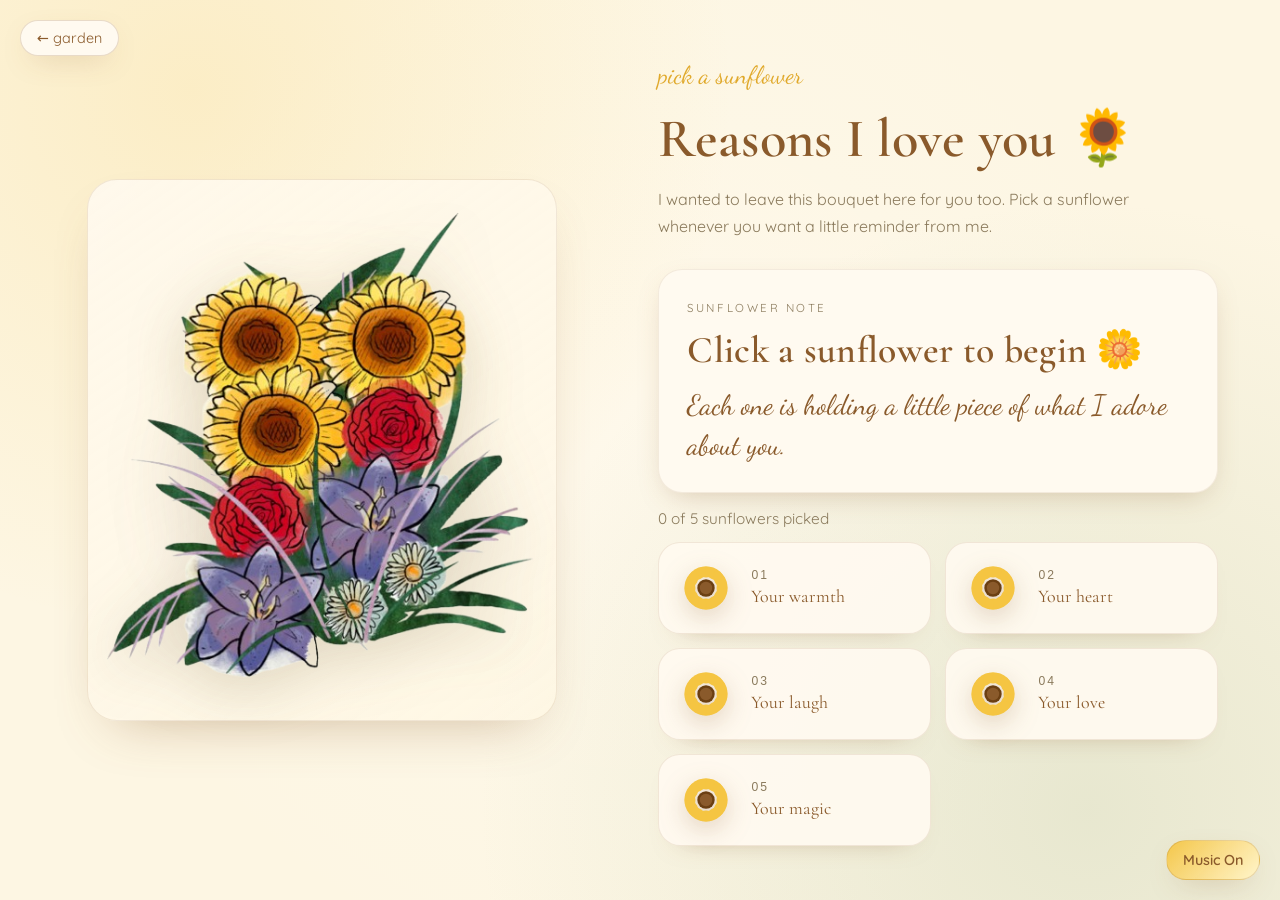
==== bouquet.html @ c5707d98 "Add music playlist and open when envelopes pages with styles and scripts - Created music.html for a " ====
<!DOCTYPE html>
<html lang="en">
<head>
<meta charset="UTF-8" />
<meta name="viewport" content="width=device-width, initial-scale=1" />
<title>Sunflower Bouquet 🌻</title>
<link rel="stylesheet" href="styles.css" />
<link href="https://fonts.googleapis.com/css2?family=Cormorant+Garamond:wght@400;500;600&family=Dancing+Script:wght@500;700&family=Quicksand:wght@400;500;600&display=swap" rel="stylesheet">
</head>
<body>
  <a class="back" href="garden.html" data-transition>&larr; garden</a>

  <main class="page bouquet-page">
    <div class="container">
      <div class="bouquet-layout">
        <section class="bouquet-visual" aria-label="Bouquet for you">
          <div class="bouquet-frame">
            <img src="assets/sunflower_bouquet_transperant.png" alt="A bouquet with sunflowers, roses, lilies, and daisies" />
          </div>
        </section>

        <section class="bouquet-copy">
          <p class="script bouquet-kicker">pick a sunflower</p>
          <h1>Reasons I love you 🌻</h1>
          <p class="bouquet-intro">
            I wanted to leave this bouquet here for you too. Pick a sunflower whenever you want a little reminder from me.
          </p>

          <div class="reason-box" id="reasonBox" aria-live="polite">
            <p class="reason-box-label" id="reasonLabel">sunflower note</p>
            <h2 class="reason-box-title" id="reasonTitle">Click a sunflower to begin 🌼</h2>
            <p class="reason-box-text" id="reasonText">
              Each one is holding a little piece of what I adore about you.
            </p>
          </div>

          <div class="pick-progress" id="pickProgress">0 of 5 sunflowers picked</div>
          <div class="sunflower-picks" id="sunflowerPicks"></div>
        </section>
      </div>
    </div>
  </main>

  <script src="script.js"></script>
  <script>
    spawnFloaters(["🌻","🌼","🌿"], 14);

    // EDIT: reasons texts.

    const REASONS = [
      {
        title: "Your warmth",
        message: "You make even ordinary days feel softer and brighter, and somehow you turn the simplest moments into the ones I want to keep forever."
      },
      {
        title: "Your heart",
        message: "The way you care for people is one of the gentlest things I have ever known, and I love how naturally kind you are without ever making it look forced."
      },
      {
        title: "Your laugh",
        message: "I love the way your laugh sneaks up on you, because the second I hear it, everything in me wants to stay in that moment a little longer."
      },
      {
        title: "Your love",
        message: "You make love feel safe, steady, and real. Being loved by you feels like being chosen in all the quiet ways that matter most."
      },
      {
        title: "Your magic",
        message: "There is just something about you that makes life feel more alive. You make me excited for the future because getting to share it with you feels so special."
      }
    ];

    // EDIT: final line revealed after all sunflowers are picked
    const FINAL_LINE = {
      title: "And that is only the beginning",
      message: "Even after these five sunflowers, I still have so many more reasons left. This bouquet just happens to be where I started."
    };

    const STORAGE_KEY = "birthday-bouquet-picked";

    const picksWrap = document.getElementById("sunflowerPicks");
    const progress = document.getElementById("pickProgress");
    const label = document.getElementById("reasonLabel");
    const title = document.getElementById("reasonTitle");
    const text = document.getElementById("reasonText");
    const copyPanel = document.querySelector(".bouquet-copy");

    function loadPickedSet(){
      try {
        const saved = JSON.parse(sessionStorage.getItem(STORAGE_KEY) || "[]");
        return new Set(saved.filter((idx)=> Number.isInteger(idx) && idx >= 0 && idx < REASONS.length));
      } catch {
        return new Set();
      }
    }

    const pickedSet = loadPickedSet();

    function sunflowerSVG(){
      return `
        <svg viewBox="0 0 100 100" xmlns="http://www.w3.org/2000/svg">
          <g class="petals" fill="#f5c542">
            ${Array.from({length:12}).map((_,i)=>{
              const a = (i*30) * Math.PI/180;
              const cx = 50 + Math.cos(a)*26;
              const cy = 50 + Math.sin(a)*26;
              return `<ellipse cx="${cx}" cy="${cy}" rx="9" ry="16" transform="rotate(${i*30} ${cx} ${cy})"/>`;
            }).join("")}
          </g>
          <circle cx="50" cy="50" r="14" fill="#6b3f12"/>
          <circle cx="50" cy="50" r="10" fill="#8a5a2b"/>
        </svg>`;
    }

    function flashBox(){
      const box = document.getElementById("reasonBox");
      box.classList.remove("flash");
      void box.offsetWidth;
      box.classList.add("flash");
    }

    function updateBox(note, finished = false){
      label.textContent = finished ? "all sunflowers picked" : "sunflower note";
      title.textContent = note.title;
      text.textContent = note.message;
      flashBox();
    }

    function renderProgress(){
      const pickedCount = pickedSet.size;
      progress.textContent = `${pickedCount} of ${REASONS.length} sunflowers picked`;
      copyPanel.classList.toggle("complete", pickedCount === REASONS.length);
    }

    function persistPicked(){
      sessionStorage.setItem(STORAGE_KEY, JSON.stringify([...pickedSet]));
    }

    function checkDone(){
      if(pickedSet.size === REASONS.length){
        updateBox(FINAL_LINE, true);
      }
    }

    REASONS.forEach((reason, idx)=>{
      const button = document.createElement("button");
      const number = String(idx + 1).padStart(2, "0");
      const wasPicked = pickedSet.has(idx);

      button.className = "sunflower-pick";
      if(wasPicked) button.classList.add("picked");
      button.setAttribute("type", "button");
      button.setAttribute("aria-pressed", wasPicked ? "true" : "false");
      button.setAttribute("aria-label", `Open sunflower ${idx + 1}: ${reason.title}`);
      button.style.animationDelay = `${idx * 0.12}s`;
      button.innerHTML = `
        <span class="sunflower-pick-art" aria-hidden="true">${sunflowerSVG()}</span>
        <span class="sunflower-pick-meta">
          <span class="sunflower-pick-number">${number}</span>
          <span class="sunflower-pick-title">${reason.title}</span>
        </span>
      `;

      button.addEventListener("click", ()=>{
        pickedSet.add(idx);
        persistPicked();
        button.classList.add("picked");
        button.setAttribute("aria-pressed", "true");
        updateBox(reason);
        renderProgress();
        checkDone();
      });

      picksWrap.appendChild(button);
    });

    if(pickedSet.size === REASONS.length){
      updateBox(FINAL_LINE, true);
    } else if(pickedSet.size > 0){
      const lastPicked = [...pickedSet].sort((a, b)=>a - b).at(-1);
      if(lastPicked !== undefined){
        updateBox(REASONS[lastPicked]);
      }
    }

    renderProgress();
  </script>
</body>
</html>
---- styles.css ----
/* =========================================================
   EDIT: THEME COLORS — change these to tweak the whole site
   ========================================================= */
:root{
  --cream:       #fdf6e3;
  --soft-white:  #fffaf0;
  --sunflower:   #f5c542;
  --sunflower-deep:#e0a92b;
  --golden-brown:#8a5a2b;
  --sage:        #9bb38a;
  --sage-deep:   #6e8a64;
  --ink:         #4a3a22;
  --muted:       #8a7a5c;
  --shadow:      0 10px 30px -12px rgba(138,90,43,.35);
  --radius:      14px;
  --serif: "Cormorant Garamond", "Playfair Display", Georgia, serif;
  --sans:  "Quicksand", "Nunito", system-ui, sans-serif;
  --script:"Dancing Script", "Caveat", cursive;
}

*{ box-sizing:border-box; margin:0; padding:0; }
html,body{ height:100%; }
body{
  font-family: var(--sans);
  color: var(--ink);
  background: var(--cream);
  background-image:
    radial-gradient(circle at 15% 10%, rgba(245,197,66,.18) 0, transparent 40%),
    radial-gradient(circle at 85% 90%, rgba(155,179,138,.22) 0, transparent 45%),
    radial-gradient(circle at 50% 50%, rgba(255,250,240,.6) 0, transparent 70%);
  min-height:100vh;
  overflow-x:hidden;
  -webkit-font-smoothing:antialiased;
}

a{ color: var(--golden-brown); text-decoration:none; }
h1,h2,h3{ font-family: var(--serif); font-weight:600; color: var(--golden-brown); letter-spacing:.3px; }
h1{ font-size: clamp(2rem, 5vw, 3.4rem); }
h2{ font-size: clamp(1.4rem, 3vw, 2rem); }
p{ line-height:1.7; }

/* ---------- Layout ---------- */
.page{
  min-height:100vh;
  display:flex; flex-direction:column;
  align-items:center; justify-content:center;
  padding: 48px 20px;
  position:relative; z-index:1;
  animation: pageIn .9s ease both;
}
.container{ width:100%; max-width:1080px; margin:0 auto; }
.center{ text-align:center; }
.script{ font-family: var(--script); color: var(--sunflower-deep); }

.bg-audio{ display:none; }

.music-toggle{
  position: fixed;
  right: 20px;
  bottom: 20px;
  z-index: 20;
  border: 1px solid rgba(138,90,43,.18);
  border-radius: 999px;
  padding: 10px 16px;
  background: rgba(255,250,240,.94);
  color: var(--golden-brown);
  font-family: var(--sans);
  font-size: .9rem;
  font-weight: 600;
  box-shadow: var(--shadow);
  cursor: pointer;
  transition: transform .2s ease, box-shadow .2s ease, background .2s ease;
  backdrop-filter: blur(6px);
}
.music-toggle:hover{
  transform: translateY(-2px);
  box-shadow: 0 16px 30px -18px rgba(138,90,43,.45);
}
.music-toggle:focus-visible{
  outline: 3px solid rgba(245,197,66,.34);
  outline-offset: 3px;
}
.music-toggle[data-state="on"]{
  background: linear-gradient(135deg, rgba(245,197,66,.94), rgba(255,244,201,.96));
}

/* ---------- Buttons ---------- */
.btn{
  display:inline-block;
  padding: 12px 26px;
  border-radius: 999px;
  background: linear-gradient(135deg, var(--sunflower), var(--sunflower-deep));
  color:#fff; font-weight:600; letter-spacing:.4px;
  border:none; cursor:pointer;
  box-shadow: var(--shadow);
  transition: transform .25s ease, box-shadow .25s ease, filter .25s ease;
  font-family: var(--sans);
}
.btn:hover{ transform: translateY(-2px) scale(1.03); filter:brightness(1.05); }
.btn.ghost{
  background: transparent; color: var(--golden-brown);
  border:1.5px solid var(--golden-brown); box-shadow:none;
}

/* ---------- Inputs ---------- */
.input{
  width:100%; max-width:300px;
  padding:14px 18px; border-radius: 999px;
  border:1.5px solid rgba(138,90,43,.25);
  background: var(--soft-white);
  font-family: var(--sans); font-size:1.1rem;
  text-align:center; letter-spacing:.3em;
  color: var(--ink); outline:none;
  transition: border-color .25s ease, box-shadow .25s ease;
}
.input:focus{ border-color: var(--sunflower-deep); box-shadow: 0 0 0 4px rgba(245,197,66,.18); }

/* ---------- Floating decorations ---------- */
.floaters{ position:fixed; inset:0; pointer-events:none; overflow:hidden; z-index:0; }
.floater{
  position:absolute; bottom:-40px;
  font-size: 20px; opacity:.55;
  animation: floatUp linear forwards;
}
@keyframes floatUp{
  0%{ transform: translateY(0) rotate(0); opacity:0; }
  10%{ opacity:.6; }
  100%{ transform: translateY(-110vh) rotate(360deg); opacity:0; }
}
@keyframes pageIn{
  from{ opacity:0; transform: translateY(12px); }
  to{ opacity:1; transform:none; }
}

/* ---------- Garden menu ---------- */
.menu-grid{
  display:grid; gap:22px;
  grid-template-columns: repeat(3, 1fr);
  margin-top: 36px;
}
.menu-card{
  background: var(--soft-white);
  border: 1px solid rgba(138,90,43,.12);
  border-radius: var(--radius);
  padding: 28px 22px; text-align:center;
  box-shadow: var(--shadow);
  transition: transform .35s ease, box-shadow .35s ease;
  cursor:pointer; color: var(--ink);
  position:relative; overflow:hidden;
  opacity:0; transform: translateY(20px);
  animation: cardIn .7s ease forwards;
}
.menu-card:nth-child(1){ animation-delay:.05s; }
.menu-card:nth-child(2){ animation-delay:.15s; }
.menu-card:nth-child(3){ animation-delay:.25s; }
.menu-card:nth-child(4){ animation-delay:.35s; }
.menu-card:nth-child(5){ animation-delay:.45s; }
.menu-card:nth-child(6){ animation-delay:.55s; }
@keyframes cardIn{ to{ opacity:1; transform:none; } }
.menu-card:hover{ transform: translateY(-6px); box-shadow: 0 18px 36px -16px rgba(138,90,43,.4); }
.menu-card .ico{ font-size: 2.4rem; margin-bottom: 10px; display:block; }
.menu-card h3{ font-size:1.3rem; margin-bottom:6px; }
.menu-card p{ font-size:.92rem; color: var(--muted); }

/* ---------- Gallery (4x2 desktop) ---------- */
.gallery-grid{
  display:grid; gap: 30px 26px;
  grid-template-columns: repeat(4, 1fr);
  margin-top: 36px;
}
.polaroid{
  background: var(--soft-white);
  padding: 14px 14px 22px;
  border-radius: 6px;
  box-shadow: var(--shadow);
  transition: transform .4s ease, box-shadow .4s ease;
  cursor: pointer;
  opacity:0;
}
.polaroid.from-left{  transform: translateX(-60px) rotate(-2deg); }
.polaroid.from-right{ transform: translateX(60px)  rotate(2deg);  }
.polaroid.visible{
  opacity:1;
  transform: translateX(0) rotate(0);
  transition: opacity 1.1s ease, transform 1.1s cubic-bezier(.2,.7,.2,1);
}
.polaroid:hover{ transform: translateY(-4px) rotate(-1deg) !important; box-shadow: 0 22px 40px -18px rgba(138,90,43,.45); }
.polaroid .frame{
  width:100%; aspect-ratio: 1/1; border-radius: 3px;
  background: linear-gradient(135deg, #f3d27a, #c98d4a);
  display:flex; align-items:center; justify-content:center;
  color:#fff8e1; font-size: 2.6rem;
  overflow:hidden;
}
.polaroid .frame img{ width:100%; height:100%; object-fit: cover; display:block; }
.polaroid .frame video{
  width:100%;
  height:100%;
  object-fit: cover;
  display:block;
  background:#000;
}
.polaroid figcaption{
  text-align:center; margin-top: 12px;
  font-family: var(--script); font-size:1.25rem; color: var(--golden-brown);
}

/* ---------- Lightbox ---------- */
.lightbox{
  position: fixed; inset:0; z-index:50;
  background: rgba(60,40,15,.78);
  display:none; align-items:center; justify-content:center;
  padding: 20px;
  animation: fadeIn .35s ease;
}
.lightbox.open{ display:flex; }
.lightbox .lb-inner{
  background: var(--soft-white); padding: 18px 18px 24px; border-radius: 8px;
  max-width: 700px; width:100%;
  box-shadow: 0 30px 60px -20px rgba(0,0,0,.5);
  animation: scaleIn .35s ease;
}
.lightbox img, .lightbox .lb-frame{
  width:100%; aspect-ratio: 1/1; border-radius: 4px; object-fit: cover;
  background: linear-gradient(135deg, #f3d27a, #c98d4a);
}
.lightbox video{
  width:100%;
  aspect-ratio: 1/1;
  border-radius: 4px;
  object-fit: contain;
  background:#000;
  display:block;
}
.lightbox .lb-cap{ margin-top:12px; text-align:center; font-family: var(--script); font-size:1.4rem; color: var(--golden-brown); }
.lightbox .lb-close{
  position:absolute; top:20px; right:24px;
  background: var(--soft-white); border:none; border-radius:999px;
  width:42px; height:42px; font-size:1.4rem; cursor:pointer; color: var(--golden-brown);
  box-shadow: var(--shadow);
}
@keyframes fadeIn{ from{opacity:0;} to{opacity:1;} }
@keyframes scaleIn{ from{opacity:0; transform:scale(.95);} to{opacity:1; transform:none;} }

/* ---------- Music (3+2 desktop) ---------- */
.music-grid{
  display:grid; gap: 22px;
  grid-template-columns: repeat(6, 1fr);
  margin-top: 36px;
}
.song{
  grid-column: span 2;
  background: var(--soft-white);
  border-radius: var(--radius);
  padding: 22px;
  box-shadow: var(--shadow);
  border: 1px solid rgba(138,90,43,.1);
  opacity:0; transform: translateY(20px);
  animation: cardIn .8s ease forwards;
  transition: transform .3s ease;
}
.song:hover{ transform: translateY(-4px); }
.song:nth-child(1){ animation-delay:.05s; }
.song:nth-child(2){ animation-delay:.15s; }
.song:nth-child(3){ animation-delay:.25s; }
.song:nth-child(4){ animation-delay:.35s; grid-column: 2 / span 2; }
.song:nth-child(5){ animation-delay:.45s; grid-column: 4 / span 2; }
.song-top{
  display:flex;
  align-items:flex-start;
  gap: 14px;
  margin-bottom: 14px;
}
.song-cover{
  width: 88px;
  height: 88px;
  flex: 0 0 88px;
  display:block;
  overflow:hidden;
  border-radius: 18px;
  border: 1px solid rgba(138,90,43,.14);
  box-shadow: 0 12px 24px -18px rgba(138,90,43,.45);
  background: linear-gradient(135deg, rgba(245,197,66,.2), rgba(155,179,138,.18));
  transition: transform .25s ease, box-shadow .25s ease, border-color .25s ease;
}
.song-cover:hover{
  transform: translateY(-2px) scale(1.02);
  box-shadow: 0 16px 30px -18px rgba(138,90,43,.5);
  border-color: rgba(224,169,43,.4);
}
.song-cover:focus-visible{
  outline: 3px solid rgba(245,197,66,.34);
  outline-offset: 3px;
}
.song-cover img{
  width:100%;
  height:100%;
  display:block;
  object-fit: cover;
}
.song-cover.missing{
  display:flex;
  align-items:center;
  justify-content:center;
}
.song-cover.missing::after{
  content:"♫";
  font-size: 1.8rem;
  color: var(--golden-brown);
}
.song-copy{
  flex: 1;
  min-width: 0;
}
.song .title{ font-family: var(--serif); font-size:1.3rem; color: var(--golden-brown); }
.song .artist{ color: var(--muted); font-size:.92rem; margin-bottom:10px; }
.song .note{ font-family: var(--script); font-size:1.15rem; color: var(--sage-deep); margin-bottom: 0; }
.song a.btn{ font-size:.9rem; padding: 9px 18px; }

/* ---------- Bouquet ---------- */
.bouquet-page .container{ max-width: 1180px; }
.bouquet-layout{
  display:grid;
  grid-template-columns: minmax(300px, 1fr) minmax(320px, 1.05fr);
  gap: clamp(28px, 5vw, 70px);
  align-items:center;
}
.bouquet-visual{
  position:relative;
  display:flex;
  justify-content:center;
}
.bouquet-visual::before{
  content:"";
  position:absolute;
  inset: 10% 8% 18%;
  background:
    radial-gradient(circle at 50% 40%, rgba(245,197,66,.34), transparent 58%),
    radial-gradient(circle at 35% 72%, rgba(174,131,195,.16), transparent 38%);
  filter: blur(20px);
  z-index:0;
}
.bouquet-frame{
  position:relative;
  z-index:1;
  width: min(100%, 470px);
  aspect-ratio: 465 / 536;
  display:flex;
  align-items:center;
  justify-content:center;
  padding: 18px;
  border-radius: 30px;
  background: linear-gradient(145deg, rgba(255,250,240,.88), rgba(255,247,227,.65));
  border: 1px solid rgba(138,90,43,.12);
  box-shadow: 0 24px 55px -28px rgba(138,90,43,.42);
}
.bouquet-frame img{
  width:100%;
  height:auto;
  display:block;
  object-fit:contain;
  filter: drop-shadow(0 16px 28px rgba(91,64,24,.18));
}
.bouquet-copy{
  position:relative;
  text-align:left;
}
.bouquet-copy.complete::after{
  content:"";
  position:absolute;
  inset:auto -8% -10% auto;
  width: 190px;
  height: 190px;
  border-radius:50%;
  background: radial-gradient(circle, rgba(245,197,66,.26) 0, rgba(245,197,66,0) 68%);
  pointer-events:none;
  animation: glowPulse 2.4s ease-in-out infinite;
}
.bouquet-kicker{
  font-size:1.55rem;
  margin-bottom: 10px;
}
.bouquet-intro{
  color: var(--muted);
  max-width: 540px;
  margin-top: 14px;
}
@keyframes sway{
  0%,100%{ transform: rotate(-3deg); }
  50%{ transform: rotate(3deg); }
}
@keyframes glowPulse{
  0%,100%{ transform: scale(.92); opacity:.55; }
  50%{ transform: scale(1.04); opacity:.95; }
}

.reason-box{
  background: var(--soft-white);
  border-radius: 24px;
  padding: 28px 28px 26px;
  max-width: 560px;
  margin: 28px 0 16px;
  box-shadow: var(--shadow);
  text-align:left;
  color: var(--golden-brown);
  min-height: 210px;
  transition: opacity .5s ease, transform .5s ease;
  border: 1px solid rgba(138,90,43,.1);
}
.reason-box.flash{ animation: flashIn .6s ease; }
.reason-box-label{
  text-transform: uppercase;
  letter-spacing: .22em;
  font-size: .72rem;
  color: var(--muted);
  margin-bottom: 14px;
}
.reason-box-title{
  font-size: clamp(1.7rem, 3.2vw, 2.35rem);
  line-height: 1.05;
}
.reason-box-text{
  margin-top: 14px;
  font-family: var(--script);
  font-size: clamp(1.35rem, 2.2vw, 1.75rem);
  line-height: 1.45;
  color: var(--golden-brown);
}
.pick-progress{
  color: var(--muted);
  font-size: .96rem;
  margin-bottom: 14px;
}
.sunflower-picks{
  display:grid;
  grid-template-columns: repeat(2, minmax(0, 1fr));
  gap: 14px;
  max-width: 560px;
}
.sunflower-pick{
  display:flex;
  align-items:center;
  gap: 14px;
  width:100%;
  padding: 14px 16px;
  border-radius: 22px;
  border: 1px solid rgba(138,90,43,.12);
  background: rgba(255,250,240,.92);
  box-shadow: 0 14px 28px -24px rgba(138,90,43,.55);
  cursor:pointer;
  text-align:left;
  color: var(--ink);
  opacity:0;
  transform: translateY(20px);
  animation: cardIn .65s ease forwards;
  transition: transform .25s ease, box-shadow .25s ease, border-color .25s ease, background .25s ease;
}
.sunflower-pick:hover{
  transform: translateY(-3px);
  box-shadow: 0 18px 34px -24px rgba(138,90,43,.5);
  border-color: rgba(224,169,43,.38);
}
.sunflower-pick:focus-visible{
  outline: 3px solid rgba(245,197,66,.34);
  outline-offset: 3px;
}
.sunflower-pick.picked{
  background: linear-gradient(135deg, rgba(255,248,222,.96), rgba(255,240,192,.88));
  border-color: rgba(224,169,43,.42);
}
.sunflower-pick.picked .sunflower-pick-art{
  transform: scale(.94);
}
.sunflower-pick.picked svg .petals{ fill:#d9b14a; }
.sunflower-pick-art{
  flex: 0 0 62px;
  width:62px;
  height:62px;
  display:block;
  transition: transform .25s ease;
  animation: sway 5s ease-in-out infinite;
}
.sunflower-pick-art svg{
  width:100%;
  height:100%;
  display:block;
  filter: drop-shadow(0 8px 12px rgba(138,90,43,.25));
}
.sunflower-pick-meta{
  display:flex;
  flex-direction:column;
  gap: 3px;
  min-width:0;
}
.sunflower-pick-number{
  font-size: .76rem;
  letter-spacing: .18em;
  color: var(--muted);
}
.sunflower-pick-title{
  font-family: var(--serif);
  font-size: 1.12rem;
  color: var(--golden-brown);
}
@keyframes flashIn{
  0%{ opacity:0; transform: translateY(8px); }
  100%{ opacity:1; transform:none; }
}

/* ---------- Open When ---------- */
.openwhen-grid{
  display:grid; gap:22px; margin-top:36px;
  grid-template-columns: repeat(3, 1fr);
}
.envelope{
  background: linear-gradient(135deg, var(--soft-white), #fbecc0);
  border-radius: var(--radius); padding: 26px 20px;
  text-align:center; box-shadow: var(--shadow);
  border:1px solid rgba(138,90,43,.15);
  cursor:pointer; position:relative;
  transition: transform .35s ease;
  opacity:0; transform: translateY(18px); animation: cardIn .7s ease forwards;
}
.envelope:nth-child(1){ animation-delay:.05s; }
.envelope:nth-child(2){ animation-delay:.15s; }
.envelope:nth-child(3){ animation-delay:.25s; }
.envelope:nth-child(4){ animation-delay:.35s; }
.envelope:nth-child(5){ animation-delay:.45s; }
.envelope:nth-child(6){ animation-delay:.55s; }
.envelope:hover{ transform: translateY(-5px); }
.envelope h3{ font-size:1.15rem; }
.envelope .seal{ font-size:1.8rem; margin-bottom:8px; display:block; }
.envelope .msg{
  display:none; margin-top:14px; padding-top:14px;
  border-top:1px dashed rgba(138,90,43,.3);
  font-family: var(--script); font-size:1.15rem; color: var(--sage-deep);
}
.envelope.open .msg{ display:block; animation: flashIn .5s ease; }

/* ---------- Letter ---------- */
.letter-paper{
  max-width: 720px; margin: 30px auto 0;
  background:
    repeating-linear-gradient(to bottom, transparent 0 31px, rgba(155,179,138,.18) 31px 32px),
    var(--soft-white);
  border-radius: var(--radius); padding: 40px 42px;
  box-shadow: var(--shadow);
  font-family: "Cormorant Garamond", Georgia, serif;
  font-size: 1.2rem; line-height: 2; color: var(--ink);
  white-space: pre-wrap;
}
.letter-paper .typed::after{
  content:"|"; color: var(--sunflower-deep); animation: blink 1s steps(1) infinite;
}
@keyframes blink{ 50%{ opacity:0; } }

/* ---------- Nav back ---------- */
.back{
  position: fixed; top: 20px; left: 20px; z-index: 5;
  background: var(--soft-white); color: var(--golden-brown);
  border:1px solid rgba(138,90,43,.2);
  padding:8px 16px; border-radius:999px;
  font-size:.9rem; box-shadow: var(--shadow);
  transition: transform .2s ease;
}
.back:hover{ transform: translateX(-2px); }

/* ---------- Final ---------- */
.big-heart{
  font-size: 5rem; display:inline-block; cursor:pointer; color: var(--sunflower-deep);
  transition: transform .3s ease;
  animation: beat 2s ease-in-out infinite;
}
.big-heart:hover{ transform: scale(1.15); }
@keyframes beat{
  0%,100%{ transform: scale(1); }
  50%{ transform: scale(1.08); }
}

/* ---------- Responsive ---------- */
@media (max-width: 900px){
  .menu-grid{ grid-template-columns: repeat(2, 1fr); }
  .gallery-grid{ grid-template-columns: repeat(2, 1fr); }
  .music-grid{ grid-template-columns: repeat(2, 1fr); }
  .song, .song:nth-child(4), .song:nth-child(5){ grid-column: span 1; }
  .openwhen-grid{ grid-template-columns: repeat(2, 1fr); }
  .letter-paper{ padding: 30px 26px; font-size:1.1rem; }
  .bouquet-layout{
    grid-template-columns: 1fr;
    gap: 30px;
  }
  .bouquet-visual{
    order: -1;
  }
  .bouquet-copy{
    text-align:center;
  }
  .bouquet-intro,
  .reason-box,
  .sunflower-picks{
    margin-left:auto;
    margin-right:auto;
  }
  .reason-box{
    text-align:center;
  }
}
@media (max-width: 560px){
  .menu-grid{ grid-template-columns: 1fr; }
  .gallery-grid{ grid-template-columns: 1fr; }
  .music-grid{ grid-template-columns: 1fr; }
  .openwhen-grid{ grid-template-columns: 1fr; }
  .song-top{
    gap: 12px;
  }
  .song-cover{
    width: 76px;
    height: 76px;
    flex-basis: 76px;
    border-radius: 16px;
  }
  .bouquet-page{ padding-top: 82px; }
  .bouquet-frame{
    width: min(100%, 360px);
    padding: 14px;
  }
  .reason-box{
    padding: 24px 20px 22px;
    min-height: 0;
  }
  .sunflower-picks{
    grid-template-columns: 1fr;
  }
  .sunflower-pick{
    padding: 13px 14px;
  }
  .sunflower-pick-art{
    flex-basis: 56px;
    width:56px;
    height:56px;
  }
}
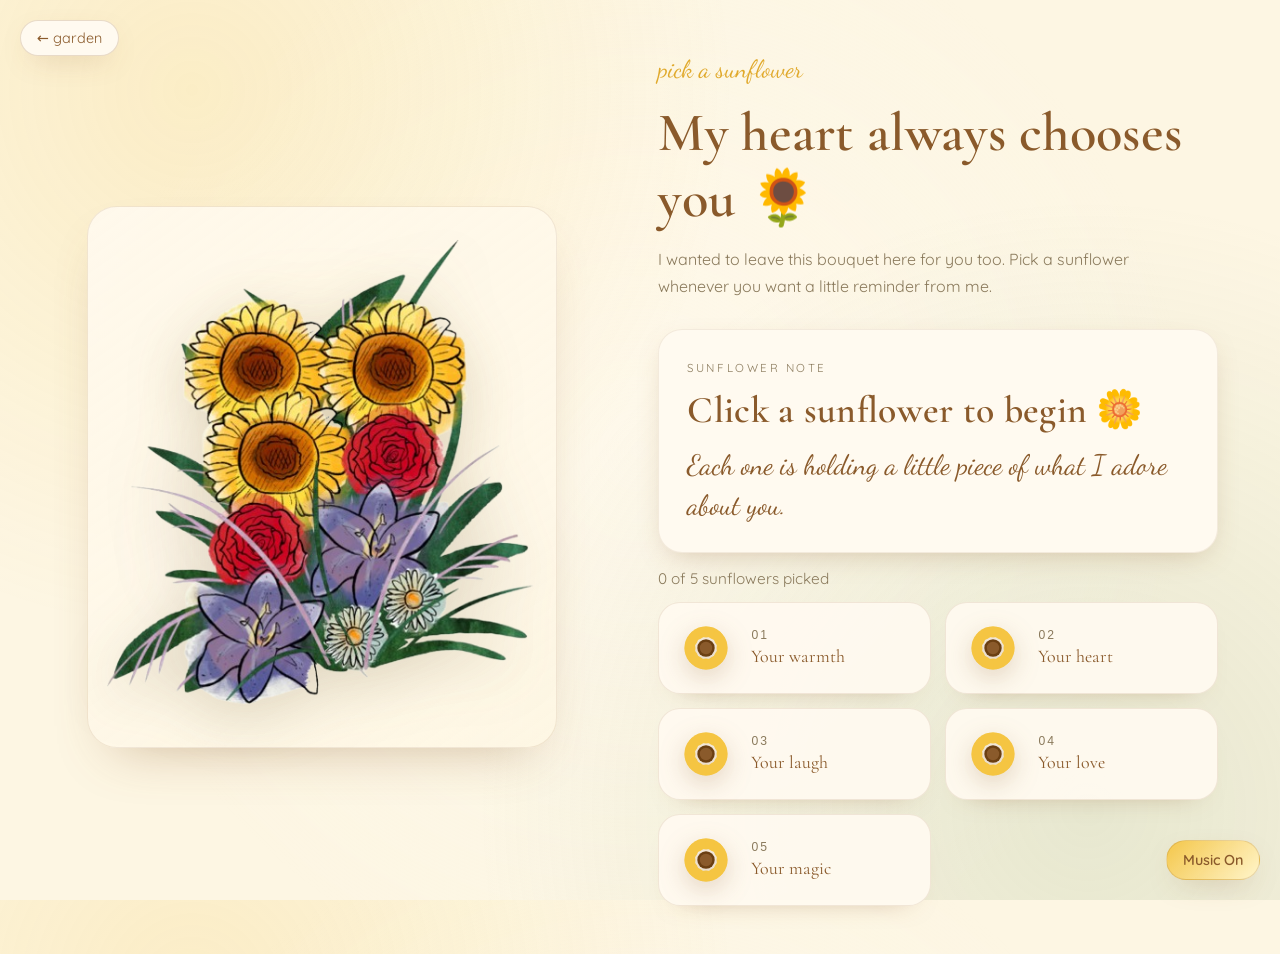
==== commit 94ce0979: "Update bouquet title to enhance emotional expression" ====
--- a/bouquet.html
+++ b/bouquet.html
@@ -21,7 +21,7 @@
 
         <section class="bouquet-copy">
           <p class="script bouquet-kicker">pick a sunflower</p>
-          <h1>Reasons I love you 🌻</h1>
+          <h1>My heart always chooses you 🌻</h1>
           <p class="bouquet-intro">
             I wanted to leave this bouquet here for you too. Pick a sunflower whenever you want a little reminder from me.
           </p>
--- a/styles.css
+++ b/styles.css
@@ -52,6 +52,56 @@
 .center{ text-align:center; }
 .script{ font-family: var(--script); color: var(--sunflower-deep); }
 
+.cursor-trail-layer{
+  position: fixed;
+  inset: 0;
+  pointer-events: none;
+  z-index: 80;
+  overflow: hidden;
+}
+
+.cursor-bloom{
+  position: absolute;
+  width: 22px;
+  height: 22px;
+  margin-left: -11px;
+  margin-top: -11px;
+  border-radius: 50%;
+  background:
+    radial-gradient(circle, rgba(245,197,66,.5) 0, rgba(245,197,66,.18) 42%, rgba(245,197,66,0) 72%);
+  box-shadow: 0 0 26px rgba(245,197,66,.18);
+  opacity: 0;
+  transform: translate(-999px, -999px);
+  transition: opacity .2s ease;
+}
+
+.cursor-bloom.visible{
+  opacity: 1;
+}
+
+.cursor-flower{
+  position: absolute;
+  margin-left: -8px;
+  margin-top: -8px;
+  font-size: 14px;
+  line-height: 1;
+  opacity: .92;
+  filter: drop-shadow(0 4px 6px rgba(138,90,43,.18));
+  animation: cursorPetalFloat 920ms ease-out forwards;
+  will-change: transform, opacity;
+}
+
+@keyframes cursorPetalFloat{
+  0%{
+    transform: translate(0, 0) rotate(0deg) scale(.9);
+    opacity: .9;
+  }
+  100%{
+    transform: translate(var(--drift-x, 0px), var(--drift-y, 34px)) rotate(var(--spin, 12deg)) scale(1.18);
+    opacity: 0;
+  }
+}
+
 .bg-audio{ display:none; }
 
 .music-toggle{
@@ -640,3 +690,9 @@
     height:56px;
   }
 }
+
+@media (prefers-reduced-motion: reduce){
+  .cursor-trail-layer{
+    display:none;
+  }
+}
